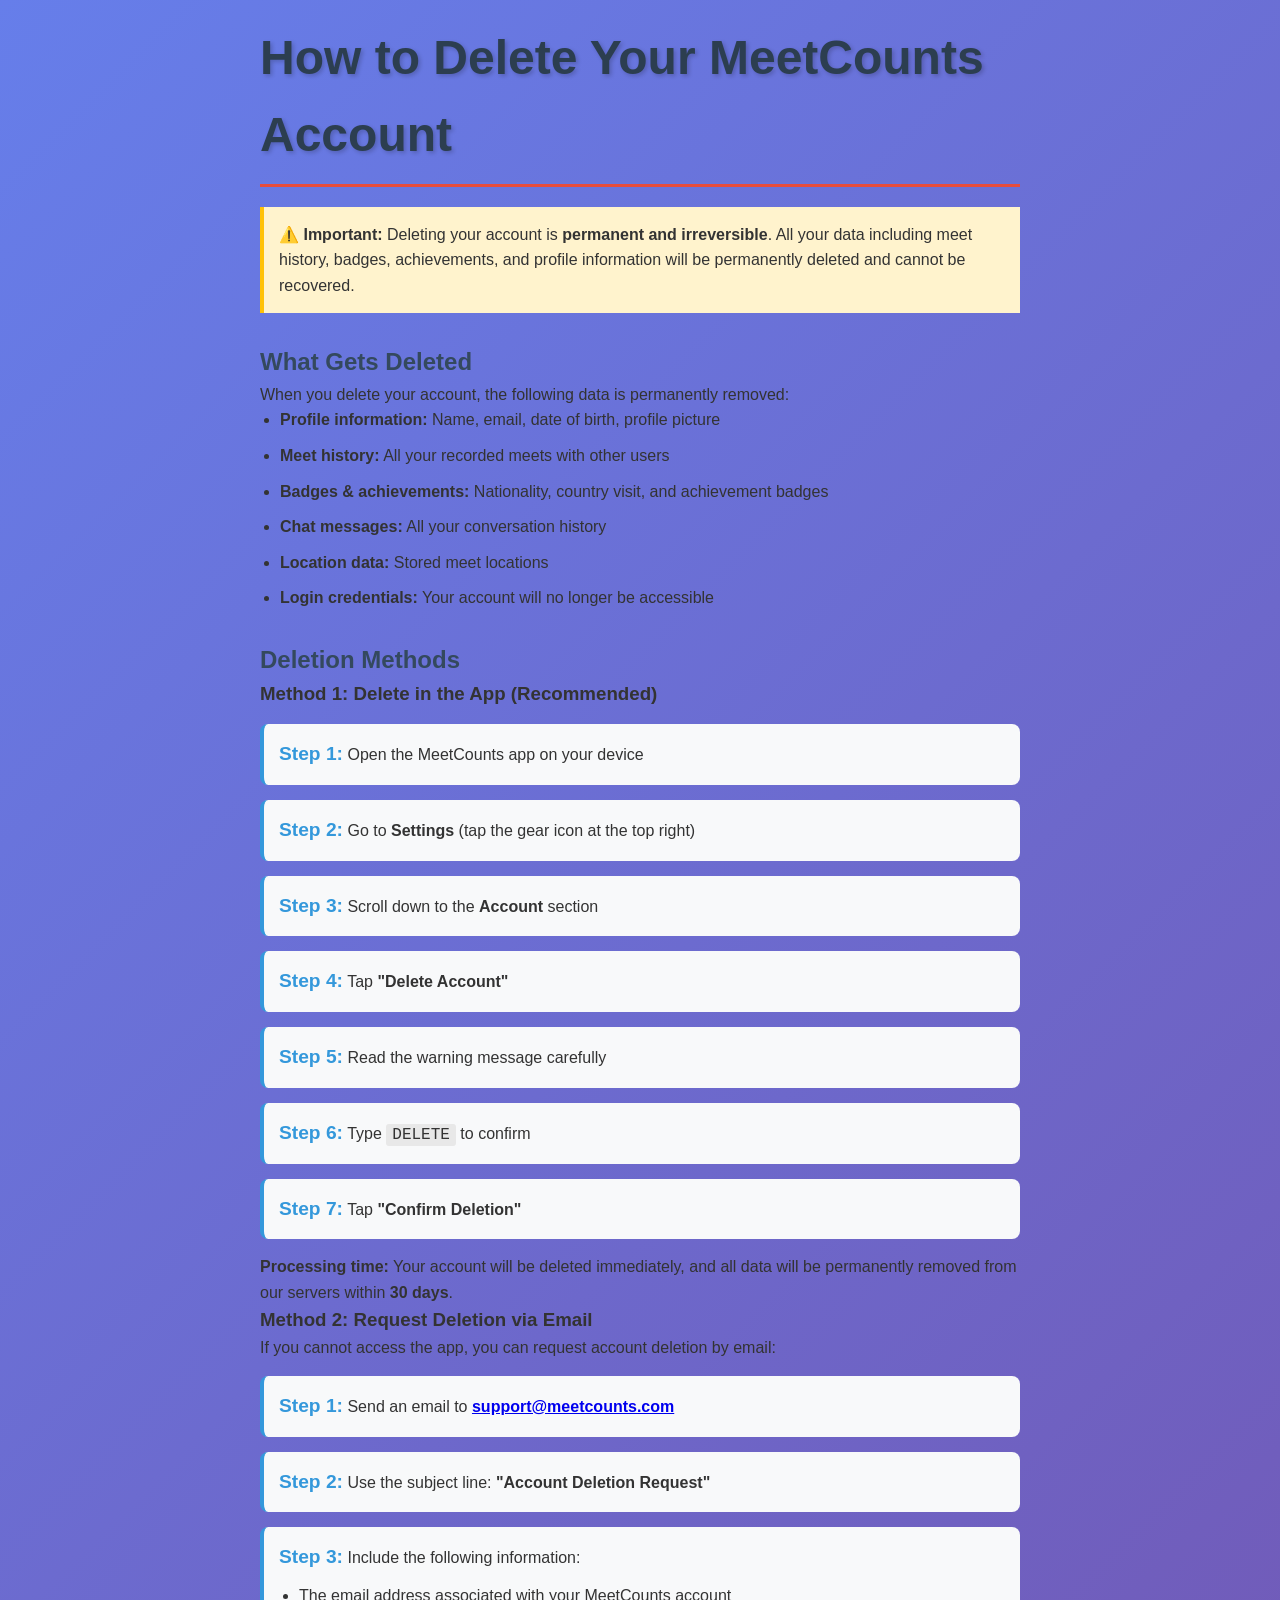
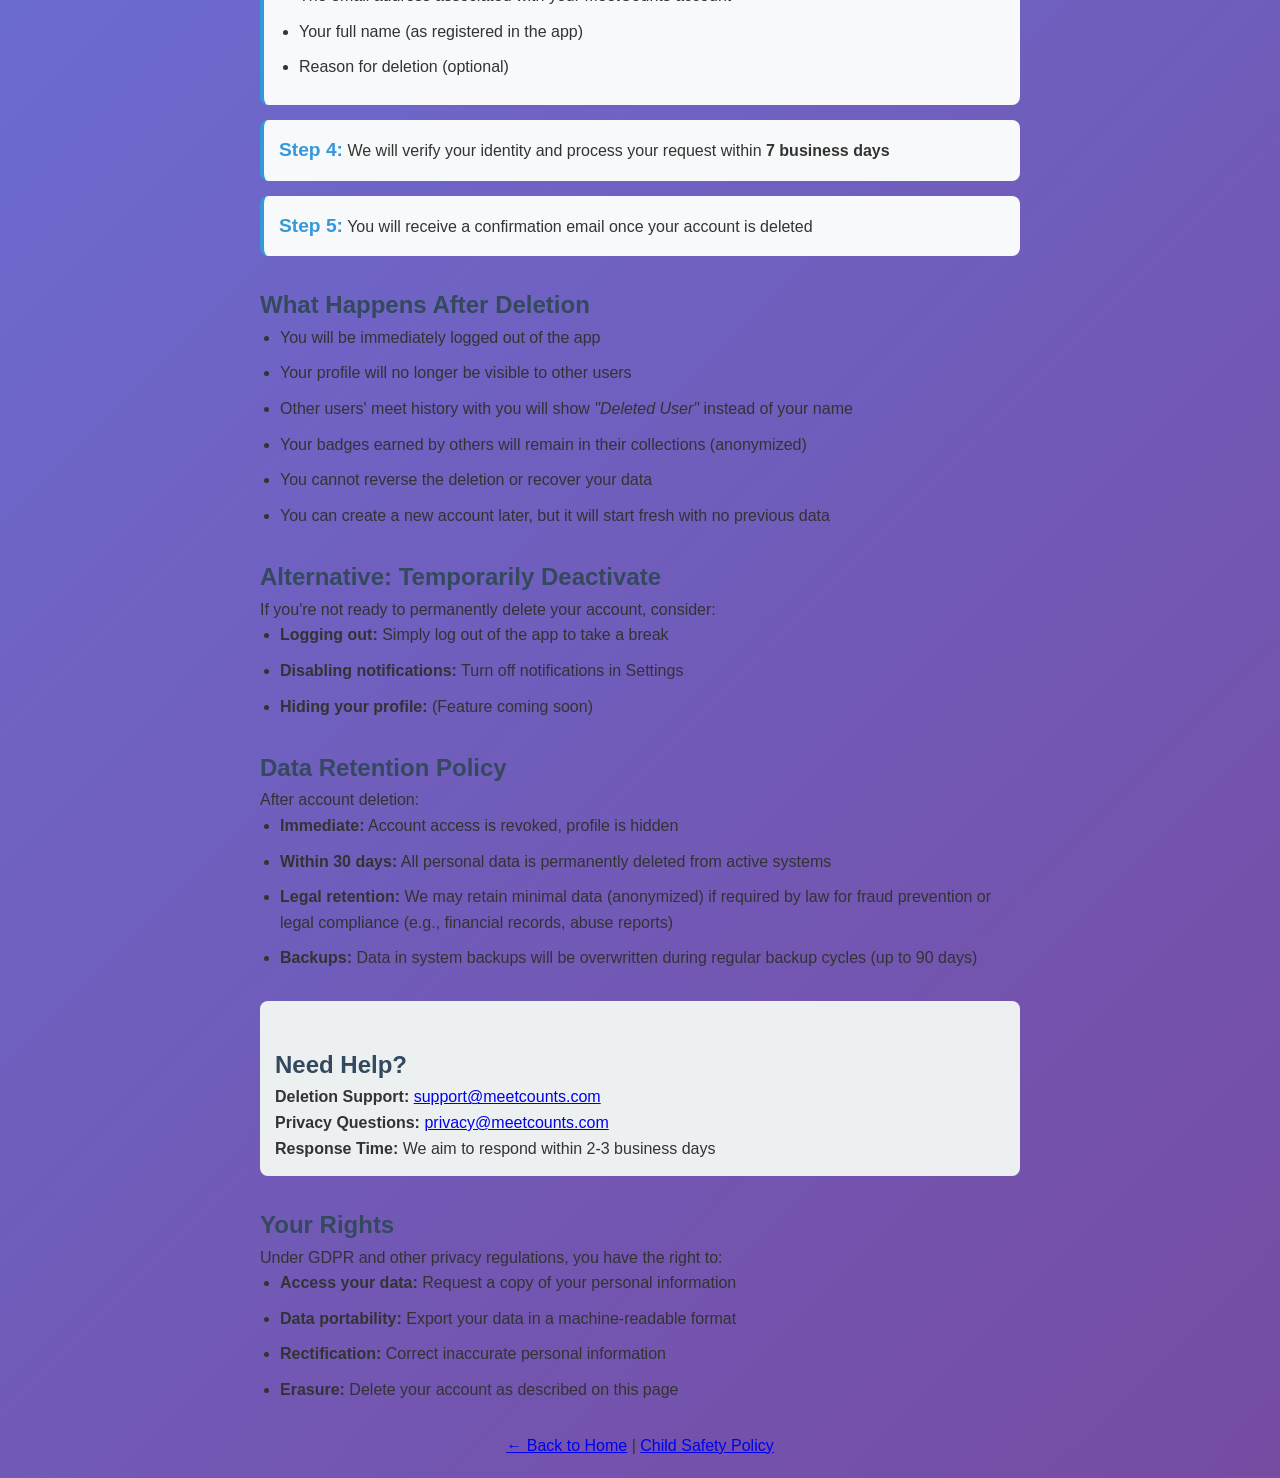
==== account-deletion.html @ b09044ad "Add child safety policy and account deletion pages for Google Play requirements" ====
<!DOCTYPE html>
<html lang="en">
<head>
    <meta charset="UTF-8">
    <meta name="viewport" content="width=device-width, initial-scale=1.0">
    <title>Account Deletion - MeetCounts</title>
    <link rel="stylesheet" href="style.css">
    <style>
        body {
            font-family: -apple-system, BlinkMacSystemFont, 'Segoe UI', Roboto, Oxygen, Ubuntu, Cantarell, sans-serif;
            line-height: 1.6;
            color: #333;
            max-width: 800px;
            margin: 0 auto;
            padding: 20px;
        }
        h1 {
            color: #2c3e50;
            border-bottom: 3px solid #e74c3c;
            padding-bottom: 10px;
        }
        h2 {
            color: #34495e;
            margin-top: 30px;
        }
        .warning {
            background: #fff3cd;
            border-left: 4px solid #ffc107;
            padding: 15px;
            margin: 20px 0;
        }
        .step {
            background: #f8f9fa;
            padding: 15px;
            margin: 15px 0;
            border-radius: 8px;
            border-left: 4px solid #3498db;
        }
        .step-number {
            font-weight: bold;
            color: #3498db;
            font-size: 1.2em;
        }
        .contact {
            background: #ecf0f1;
            padding: 15px;
            border-radius: 8px;
            margin-top: 30px;
        }
        ul {
            padding-left: 20px;
        }
        li {
            margin-bottom: 10px;
        }
        code {
            background: #e8e8e8;
            padding: 2px 6px;
            border-radius: 3px;
            font-family: 'Courier New', monospace;
        }
    </style>
</head>
<body>
    <h1>How to Delete Your MeetCounts Account</h1>

    <div class="warning">
        <strong>⚠️ Important:</strong> Deleting your account is <strong>permanent and irreversible</strong>. All your data including meet history, badges, achievements, and profile information will be permanently deleted and cannot be recovered.
    </div>

    <h2>What Gets Deleted</h2>
    <p>When you delete your account, the following data is permanently removed:</p>
    <ul>
        <li><strong>Profile information:</strong> Name, email, date of birth, profile picture</li>
        <li><strong>Meet history:</strong> All your recorded meets with other users</li>
        <li><strong>Badges & achievements:</strong> Nationality, country visit, and achievement badges</li>
        <li><strong>Chat messages:</strong> All your conversation history</li>
        <li><strong>Location data:</strong> Stored meet locations</li>
        <li><strong>Login credentials:</strong> Your account will no longer be accessible</li>
    </ul>

    <h2>Deletion Methods</h2>

    <h3>Method 1: Delete in the App (Recommended)</h3>
    
    <div class="step">
        <span class="step-number">Step 1:</span> Open the MeetCounts app on your device
    </div>

    <div class="step">
        <span class="step-number">Step 2:</span> Go to <strong>Settings</strong> (tap the gear icon at the top right)
    </div>

    <div class="step">
        <span class="step-number">Step 3:</span> Scroll down to the <strong>Account</strong> section
    </div>

    <div class="step">
        <span class="step-number">Step 4:</span> Tap <strong>"Delete Account"</strong>
    </div>

    <div class="step">
        <span class="step-number">Step 5:</span> Read the warning message carefully
    </div>

    <div class="step">
        <span class="step-number">Step 6:</span> Type <code>DELETE</code> to confirm
    </div>

    <div class="step">
        <span class="step-number">Step 7:</span> Tap <strong>"Confirm Deletion"</strong>
    </div>

    <p><strong>Processing time:</strong> Your account will be deleted immediately, and all data will be permanently removed from our servers within <strong>30 days</strong>.</p>

    <h3>Method 2: Request Deletion via Email</h3>
    <p>If you cannot access the app, you can request account deletion by email:</p>

    <div class="step">
        <span class="step-number">Step 1:</span> Send an email to <strong><a href="mailto:support@meetcounts.com">support@meetcounts.com</a></strong>
    </div>

    <div class="step">
        <span class="step-number">Step 2:</span> Use the subject line: <strong>"Account Deletion Request"</strong>
    </div>

    <div class="step">
        <span class="step-number">Step 3:</span> Include the following information:
        <ul style="margin-top: 10px;">
            <li>The email address associated with your MeetCounts account</li>
            <li>Your full name (as registered in the app)</li>
            <li>Reason for deletion (optional)</li>
        </ul>
    </div>

    <div class="step">
        <span class="step-number">Step 4:</span> We will verify your identity and process your request within <strong>7 business days</strong>
    </div>

    <div class="step">
        <span class="step-number">Step 5:</span> You will receive a confirmation email once your account is deleted
    </div>

    <h2>What Happens After Deletion</h2>
    <ul>
        <li>You will be immediately logged out of the app</li>
        <li>Your profile will no longer be visible to other users</li>
        <li>Other users' meet history with you will show <em>"Deleted User"</em> instead of your name</li>
        <li>Your badges earned by others will remain in their collections (anonymized)</li>
        <li>You cannot reverse the deletion or recover your data</li>
        <li>You can create a new account later, but it will start fresh with no previous data</li>
    </ul>

    <h2>Alternative: Temporarily Deactivate</h2>
    <p>If you're not ready to permanently delete your account, consider:</p>
    <ul>
        <li><strong>Logging out:</strong> Simply log out of the app to take a break</li>
        <li><strong>Disabling notifications:</strong> Turn off notifications in Settings</li>
        <li><strong>Hiding your profile:</strong> (Feature coming soon)</li>
    </ul>

    <h2>Data Retention Policy</h2>
    <p>After account deletion:</p>
    <ul>
        <li><strong>Immediate:</strong> Account access is revoked, profile is hidden</li>
        <li><strong>Within 30 days:</strong> All personal data is permanently deleted from active systems</li>
        <li><strong>Legal retention:</strong> We may retain minimal data (anonymized) if required by law for fraud prevention or legal compliance (e.g., financial records, abuse reports)</li>
        <li><strong>Backups:</strong> Data in system backups will be overwritten during regular backup cycles (up to 90 days)</li>
    </ul>

    <div class="contact">
        <h2>Need Help?</h2>
        <p><strong>Deletion Support:</strong> <a href="mailto:support@meetcounts.com">support@meetcounts.com</a></p>
        <p><strong>Privacy Questions:</strong> <a href="mailto:privacy@meetcounts.com">privacy@meetcounts.com</a></p>
        <p><strong>Response Time:</strong> We aim to respond within 2-3 business days</p>
    </div>

    <h2>Your Rights</h2>
    <p>Under GDPR and other privacy regulations, you have the right to:</p>
    <ul>
        <li><strong>Access your data:</strong> Request a copy of your personal information</li>
        <li><strong>Data portability:</strong> Export your data in a machine-readable format</li>
        <li><strong>Rectification:</strong> Correct inaccurate personal information</li>
        <li><strong>Erasure:</strong> Delete your account as described on this page</li>
    </ul>

    <p style="margin-top: 30px; text-align: center;">
        <a href="index.html">← Back to Home</a> | 
        <a href="child-safety-policy.html">Child Safety Policy</a>
    </p>
</body>
</html>
---- style.css ----
* {
    margin: 0;
    padding: 0;
    box-sizing: border-box;
}

:root {
    --primary-color: #6C5CE7;
    --secondary-color: #A29BFE;
    --accent-color: #FD79A8;
    --text-dark: #2D3436;
    --text-light: #636E72;
    --background: #FAFAFA;
}

body {
    font-family: -apple-system, BlinkMacSystemFont, 'Segoe UI', 'Roboto', 'Oxygen', 'Ubuntu', sans-serif;
    color: var(--text-dark);
    background: linear-gradient(135deg, #667EEA 0%, #764BA2 100%);
    min-height: 100vh;
    line-height: 1.6;
}

.container {
    max-width: 1200px;
    margin: 0 auto;
    background: white;
    min-height: 100vh;
    box-shadow: 0 0 50px rgba(0, 0, 0, 0.1);
}

header {
    text-align: center;
    padding: 60px 20px 40px;
    background: linear-gradient(135deg, #667EEA 0%, #764BA2 100%);
    color: white;
}

.logo {
    margin-bottom: 20px;
}

#app-logo {
    width: 120px;
    height: 120px;
    border-radius: 25px;
    box-shadow: 0 10px 30px rgba(0, 0, 0, 0.3);
    object-fit: cover;
}

h1 {
    font-size: 3rem;
    font-weight: 700;
    margin-bottom: 10px;
    text-shadow: 2px 2px 4px rgba(0, 0, 0, 0.2);
}

.tagline {
    font-size: 1.3rem;
    opacity: 0.95;
    font-weight: 300;
}

main {
    padding: 40px 20px;
}

.hero {
    text-align: center;
    margin-bottom: 60px;
}

.description {
    font-size: 1.2rem;
    color: var(--text-light);
    max-width: 700px;
    margin: 0 auto;
    line-height: 1.8;
}

.download {
    text-align: center;
    margin-bottom: 80px;
    padding: 40px 20px;
    background: linear-gradient(135deg, rgba(102, 126, 234, 0.1) 0%, rgba(118, 75, 162, 0.1) 100%);
    border-radius: 20px;
}

.download h2 {
    font-size: 2rem;
    margin-bottom: 30px;
    color: var(--primary-color);
}

.store-buttons {
    display: flex;
    justify-content: center;
    gap: 20px;
    flex-wrap: wrap;
}

.store-button {
    display: inline-block;
    transition: transform 0.3s ease;
}

.store-button:hover {
    transform: translateY(-5px);
}

.store-button img {
    height: 60px;
    width: auto;
}

.features {
    margin-bottom: 60px;
}

.features h2 {
    text-align: center;
    font-size: 2rem;
    margin-bottom: 40px;
    color: var(--text-dark);
}

.feature-grid {
    display: grid;
    grid-template-columns: repeat(auto-fit, minmax(250px, 1fr));
    gap: 30px;
    padding: 0 20px;
}

.feature {
    text-align: center;
    padding: 30px 20px;
    border-radius: 15px;
    background: var(--background);
    transition: transform 0.3s ease, box-shadow 0.3s ease;
}

.feature:hover {
    transform: translateY(-5px);
    box-shadow: 0 10px 30px rgba(102, 126, 234, 0.2);
}

.icon {
    font-size: 3rem;
    display: block;
    margin-bottom: 15px;
}

.feature h3 {
    font-size: 1.3rem;
    margin-bottom: 10px;
    color: var(--primary-color);
}

.feature p {
    color: var(--text-light);
    font-size: 1rem;
}

footer {
    background: var(--text-dark);
    color: white;
    text-align: center;
    padding: 40px 20px;
}

.footer-links {
    margin-bottom: 20px;
}

.footer-links a {
    color: white;
    text-decoration: none;
    margin: 0 10px;
    transition: color 0.3s ease;
}

.footer-links a:hover {
    color: var(--secondary-color);
}

.footer-links span {
    opacity: 0.5;
}

.copyright {
    opacity: 0.7;
    font-size: 0.9rem;
}

/* Responsive Design */
@media (max-width: 768px) {
    h1 {
        font-size: 2.5rem;
    }

    .tagline {
        font-size: 1.1rem;
    }

    #app-logo {
        width: 100px;
        height: 100px;
    }

    .description {
        font-size: 1.1rem;
    }

    .download h2 {
        font-size: 1.5rem;
    }

    .store-buttons {
        flex-direction: column;
        align-items: center;
    }

    .feature-grid {
        grid-template-columns: 1fr;
    }
}
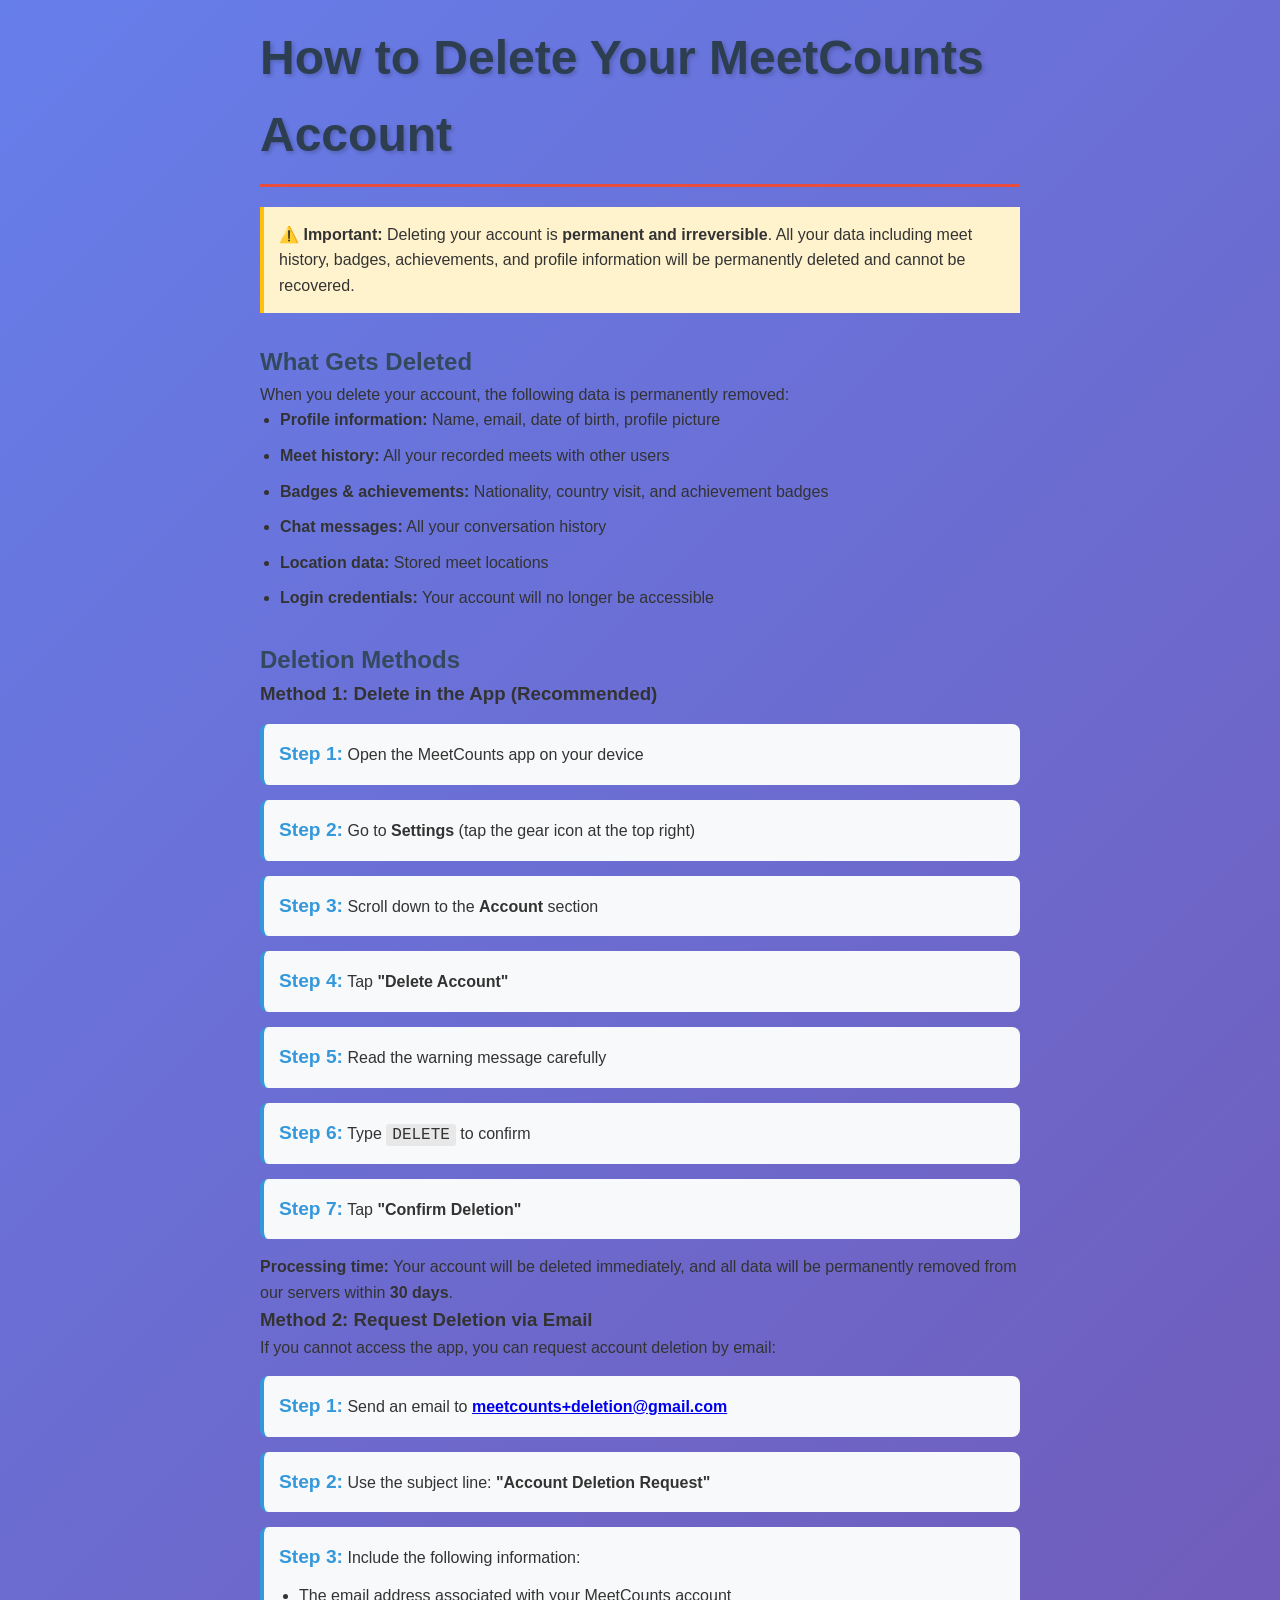
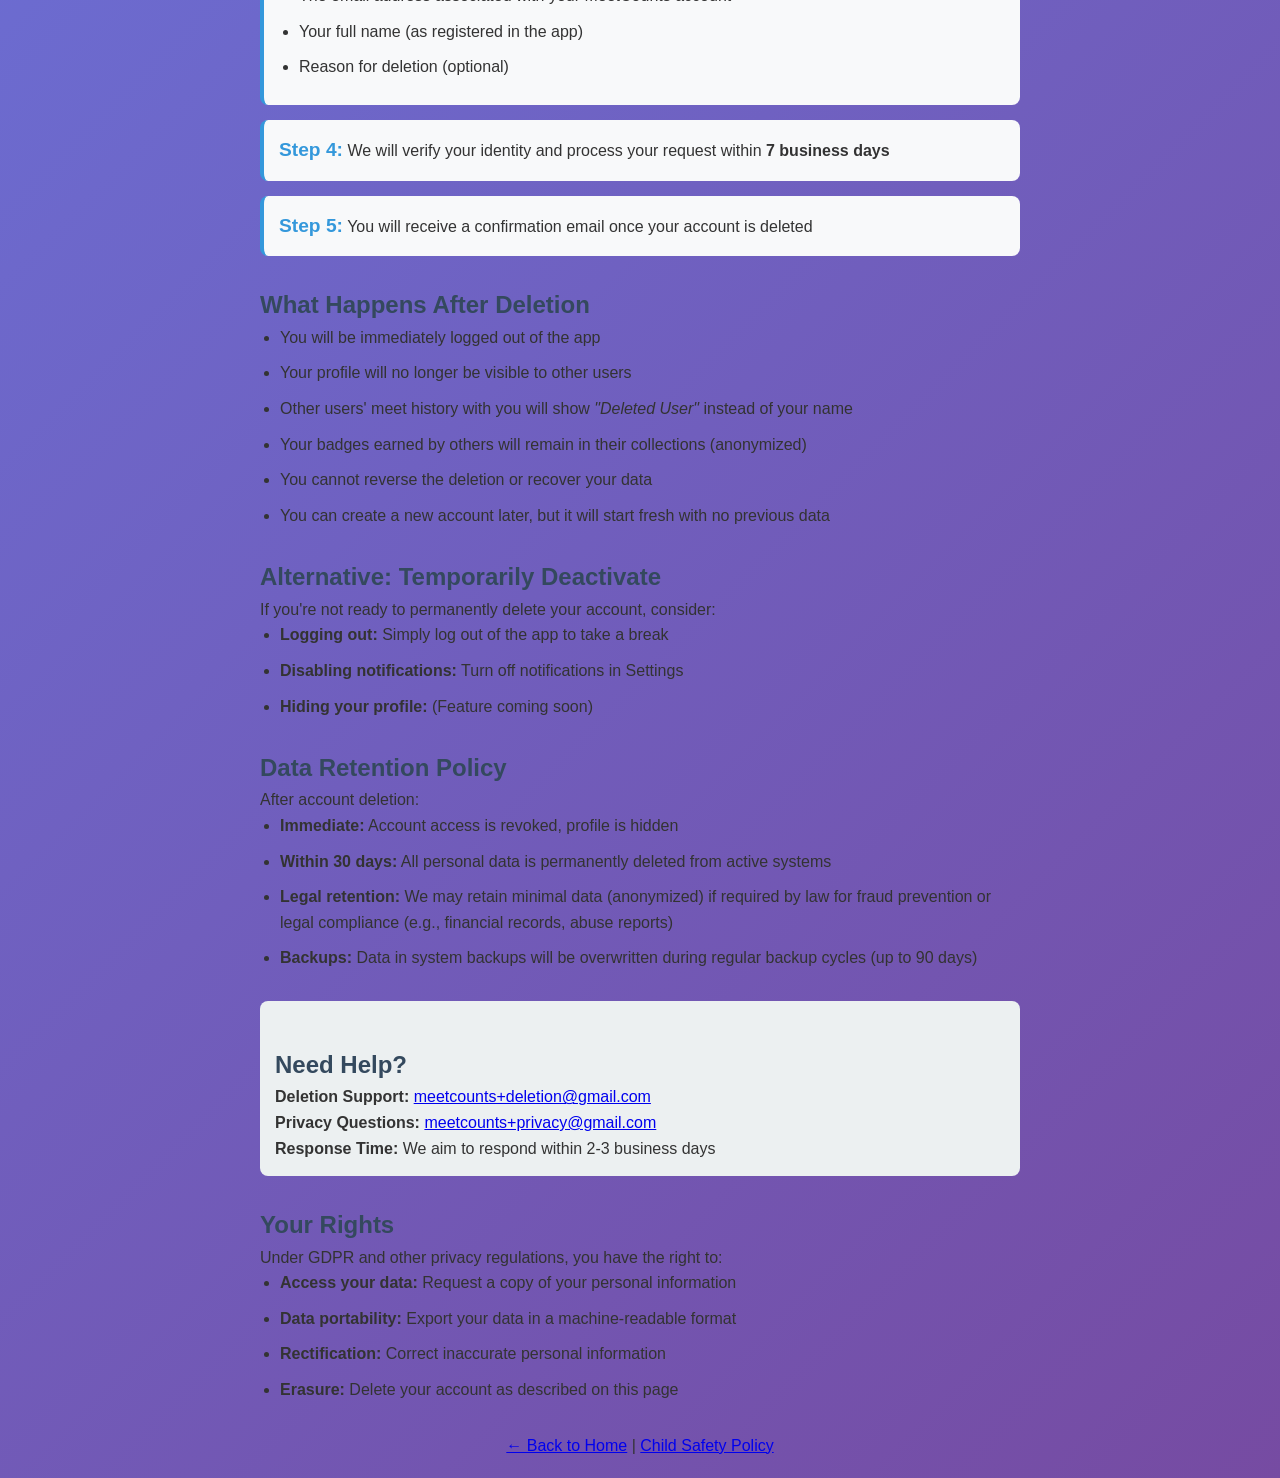
==== commit 821d93be: "Update email addresses to meetcounts@gmail.com with filtering aliases" ====
--- a/account-deletion.html
+++ b/account-deletion.html
@@ -117,7 +117,7 @@
     <p>If you cannot access the app, you can request account deletion by email:</p>
 
     <div class="step">
-        <span class="step-number">Step 1:</span> Send an email to <strong><a href="mailto:support@meetcounts.com">support@meetcounts.com</a></strong>
+        <span class="step-number">Step 1:</span> Send an email to <strong><a href="mailto:meetcounts+deletion@gmail.com">meetcounts+deletion@gmail.com</a></strong>
     </div>
 
     <div class="step">
@@ -170,8 +170,8 @@
 
     <div class="contact">
         <h2>Need Help?</h2>
-        <p><strong>Deletion Support:</strong> <a href="mailto:support@meetcounts.com">support@meetcounts.com</a></p>
-        <p><strong>Privacy Questions:</strong> <a href="mailto:privacy@meetcounts.com">privacy@meetcounts.com</a></p>
+        <p><strong>Deletion Support:</strong> <a href="mailto:meetcounts+deletion@gmail.com">meetcounts+deletion@gmail.com</a></p>
+        <p><strong>Privacy Questions:</strong> <a href="mailto:meetcounts+privacy@gmail.com">meetcounts+privacy@gmail.com</a></p>
         <p><strong>Response Time:</strong> We aim to respond within 2-3 business days</p>
     </div>
 
